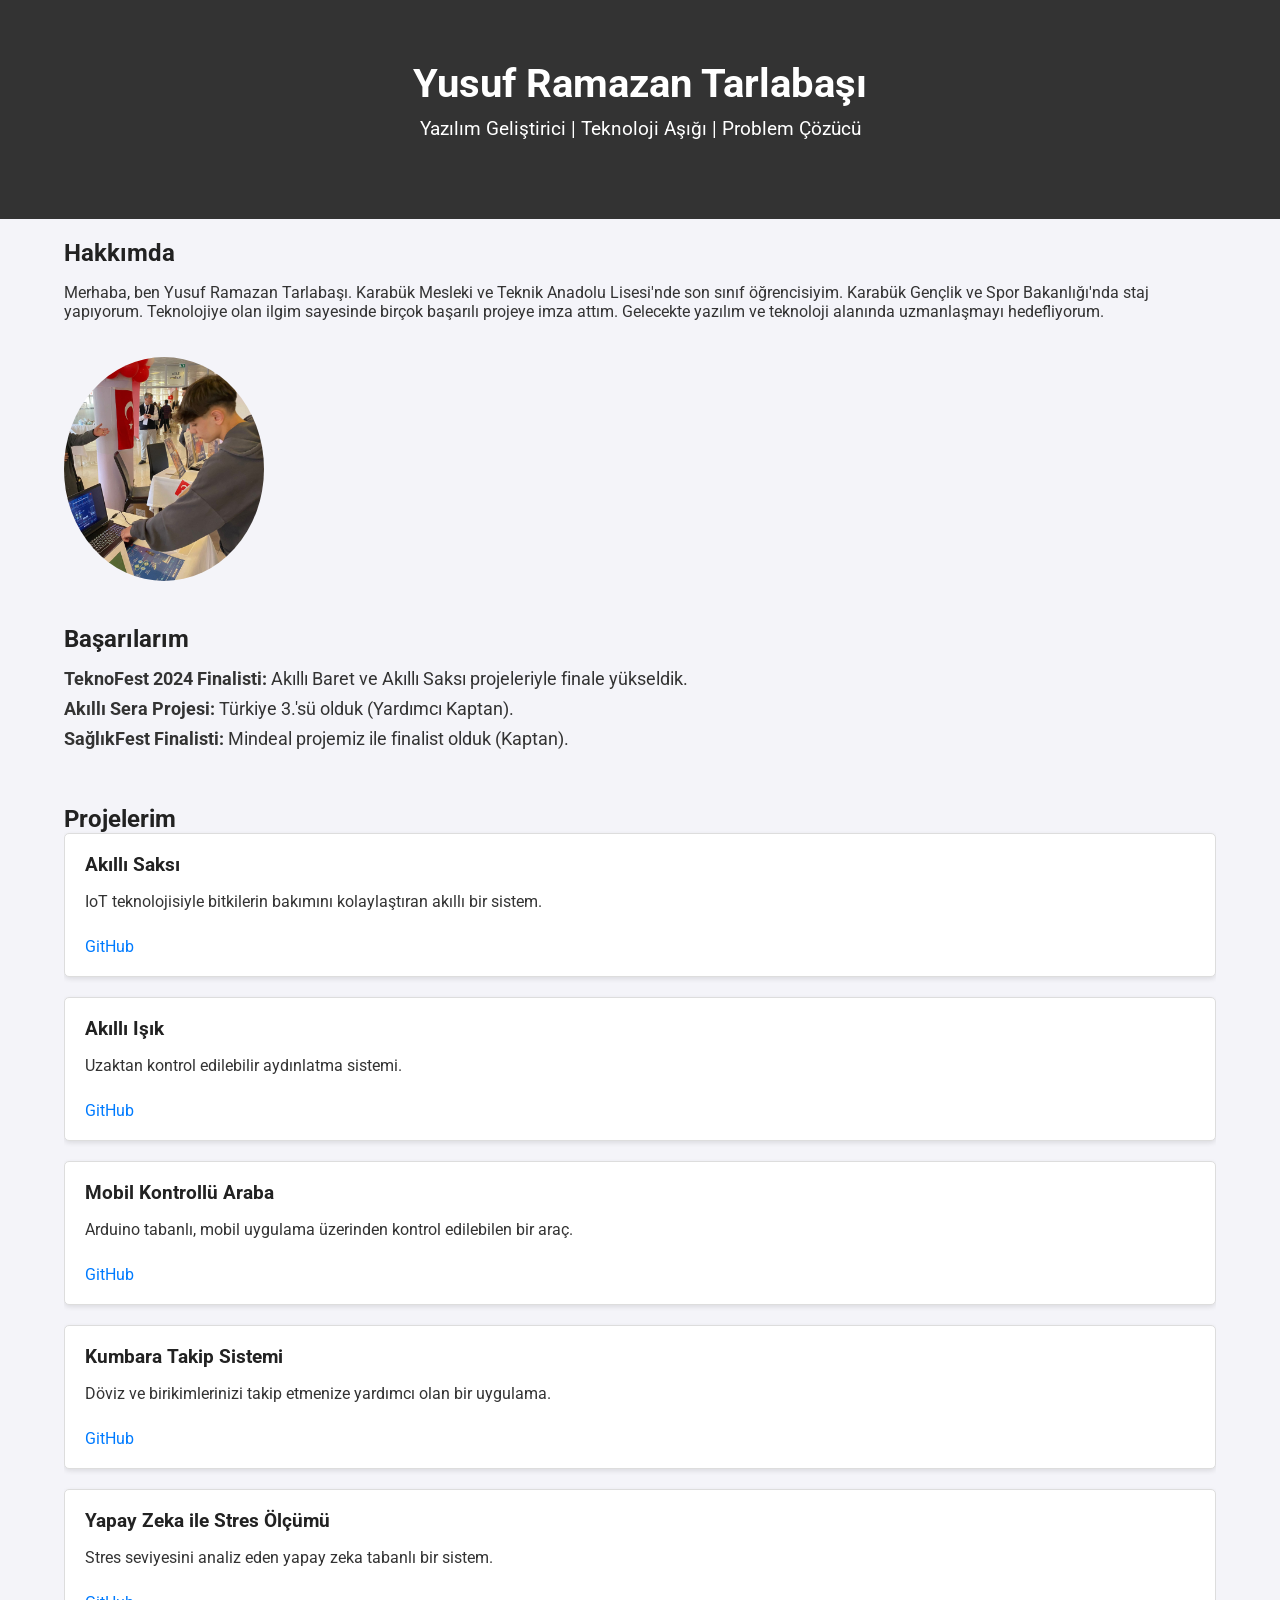
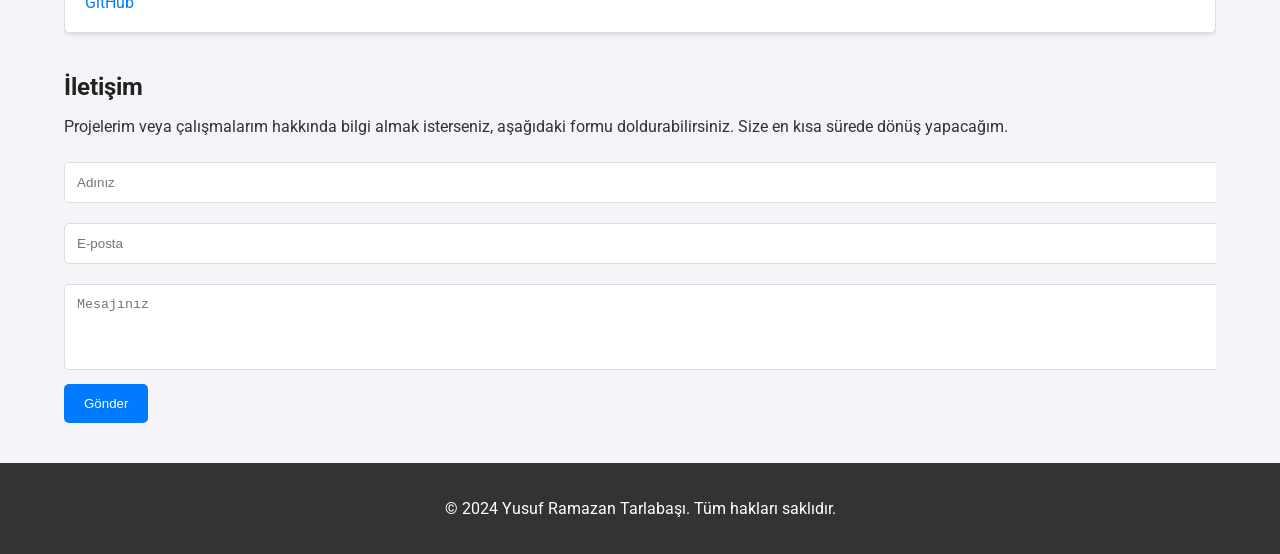
==== benim sitem/index.html @ 2560e343 "Add files via upload" ====
<!DOCTYPE html>
<html lang="tr">
<head>
  <meta charset="UTF-8">
  <meta name="viewport" content="width=device-width, initial-scale=1.0">
  <meta name="description" content="Yusuf Ramazan Tarlabaşı'nın profesyonel CV'si ve projeleri">
  <title>Yusuf Ramazan Tarlabaşı | Kişisel CV</title>
  <link rel="stylesheet" href="style.css">
  <link href="https://fonts.googleapis.com/css2?family=Roboto:wght@400;700&family=Montserrat:wght@500&display=swap" rel="stylesheet">
</head>
<body>
  <!-- HEADER -->
  <header>
    <div class="container">
      <h1>Yusuf Ramazan Tarlabaşı</h1>
      <p>Yazılım Geliştirici | Teknoloji Aşığı | Problem Çözücü</p>
    </div>
  </header>

  <!-- HAKKIMDA -->
  <section id="about">
    <div class="container">
      <h2>Hakkımda</h2>
      <p>Merhaba, ben Yusuf Ramazan Tarlabaşı. Karabük Mesleki ve Teknik Anadolu Lisesi'nde son sınıf öğrencisiyim. Karabük Gençlik ve Spor Bakanlığı'nda staj yapıyorum. Teknolojiye olan ilgim sayesinde birçok başarılı projeye imza attım. Gelecekte yazılım ve teknoloji alanında uzmanlaşmayı hedefliyorum.</p>
      <img src="ben.jpg" alt="Yusuf Ramazan Tarlabaşı" class="profile-img">
    </div>
  </section>

  <!-- BAŞARILAR -->
  <section id="achievements">
    <div class="container">
      <h2>Başarılarım</h2>
      <ul>
        <li><strong>TeknoFest 2024 Finalisti:</strong> Akıllı Baret ve Akıllı Saksı projeleriyle finale yükseldik.</li>
        <li><strong>Akıllı Sera Projesi:</strong> Türkiye 3.'sü olduk (Yardımcı Kaptan).</li>
        <li><strong>SağlıkFest Finalisti:</strong> Mindeal projemiz ile finalist olduk (Kaptan).</li>
      </ul>
    </div>
  </section>

  <!-- PROJELER -->
  <section id="projects">
    <div class="container">
      <h2>Projelerim</h2>
      <div class="projects-grid">
        <div class="project-card">
          <h3>Akıllı Saksı</h3>
          <p>IoT teknolojisiyle bitkilerin bakımını kolaylaştıran akıllı bir sistem.</p>
          <a href="https://github.com/kullanici_adiniz/akilli-saksi" target="_blank">GitHub</a>
        </div>
        <div class="project-card">
          <h3>Akıllı Işık</h3>
          <p>Uzaktan kontrol edilebilir aydınlatma sistemi.</p>
          <a href="https://github.com/kullanici_adiniz/akilli-isik" target="_blank">GitHub</a>
        </div>
        <div class="project-card">
          <h3>Mobil Kontrollü Araba</h3>
          <p>Arduino tabanlı, mobil uygulama üzerinden kontrol edilebilen bir araç.</p>
          <a href="https://github.com/kullanici_adiniz/mobil-araba" target="_blank">GitHub</a>
        </div>
        <div class="project-card">
          <h3>Kumbara Takip Sistemi</h3>
          <p>Döviz ve birikimlerinizi takip etmenize yardımcı olan bir uygulama.</p>
          <a href="https://github.com/kullanici_adiniz/kumbara" target="_blank">GitHub</a>
        </div>
        <div class="project-card">
          <h3>Yapay Zeka ile Stres Ölçümü</h3>
          <p>Stres seviyesini analiz eden yapay zeka tabanlı bir sistem.</p>
          <a href="https://github.com/kullanici_adiniz/stres-olcumu" target="_blank">GitHub</a>
        </div>
      </div>
    </div>
  </section>

  <!-- İLETİŞİM -->
  <section id="contact">
    <div class="container">
      <h2>İletişim</h2>
      <p>Projelerim veya çalışmalarım hakkında bilgi almak isterseniz, aşağıdaki formu doldurabilirsiniz. Size en kısa sürede dönüş yapacağım.</p>
      <form id="contact-form">
        <input type="text" name="name" placeholder="Adınız" required>
        <input type="email" name="email" placeholder="E-posta" required>
        <textarea name="message" placeholder="Mesajınız" rows="4" required></textarea>
        <button type="submit">Gönder</button>
      </form>
    </div>
  </section>

  <!-- FOOTER -->
  <footer>
    <p>© 2024 Yusuf Ramazan Tarlabaşı. Tüm hakları saklıdır.</p>
  </footer>
</body>
</html>
---- benim sitem/style.css ----
/* Genel Ayarlar */
body {
  margin: 0;
  font-family: 'Roboto', sans-serif;
  background: #f4f4f9;
  color: #333;
}

h1, h2, h3 {
  margin: 0;
  color: #222;
}

.container {
  width: 90%;
  margin: auto;
  overflow: hidden;
  padding: 20px 0;
}

.profile-img {
  max-width: 200px;
  border-radius: 50%;
  margin-top: 20px;
}
header h1 {
    font-size: 2.5em;
    color: #fff; /* Yazı rengini beyaz yapıyoruz */
}


/* Header */
header {
  background: #333;
  color: #fff;
  padding: 40px 0;
  text-align: center;
}

header h1 {
  font-size: 2.5em;
}

header p {
  font-size: 1.2em;
  margin-top: 10px;
}

/* Başarılar */
#achievements ul {
  list-style-type: none;
  padding: 0;
}

#achievements li {
  font-size: 1.1em;
  margin: 10px 0;
}

/* Projeler */
#projects .projects-grid {
  display: flex;
  flex-wrap: wrap;
  gap: 20px;
}

.project-card {
  background: #fff;
  padding: 20px;
  border: 1px solid #ddd;
  border-radius: 5px;
  flex: 1 1 calc(50% - 20px);
  box-shadow: 0 2px 5px rgba(0, 0, 0, 0.1);
}

.project-card a {
  display: inline-block;
  margin-top: 10px;
  color: #007BFF;
  text-decoration: none;
}

.project-card a:hover {
  color: #0056b3;
}

/* İletişim */
form input, form textarea {
  width: 100%;
  padding: 12px;
  margin: 10px 0;
  border: 1px solid #ddd;
  border-radius: 5px;
}

form button {
  padding: 12px 20px;
  background: #007BFF;
  color: #fff;
  border: none;
  border-radius: 5px;
  cursor: pointer;
}

form button:hover {
  background: #0056b3;
}

/* Footer */
footer {
  background: #333;
  color: #fff;
  text-align: center;
  padding: 20px 0;
  margin-top: 20px;
}
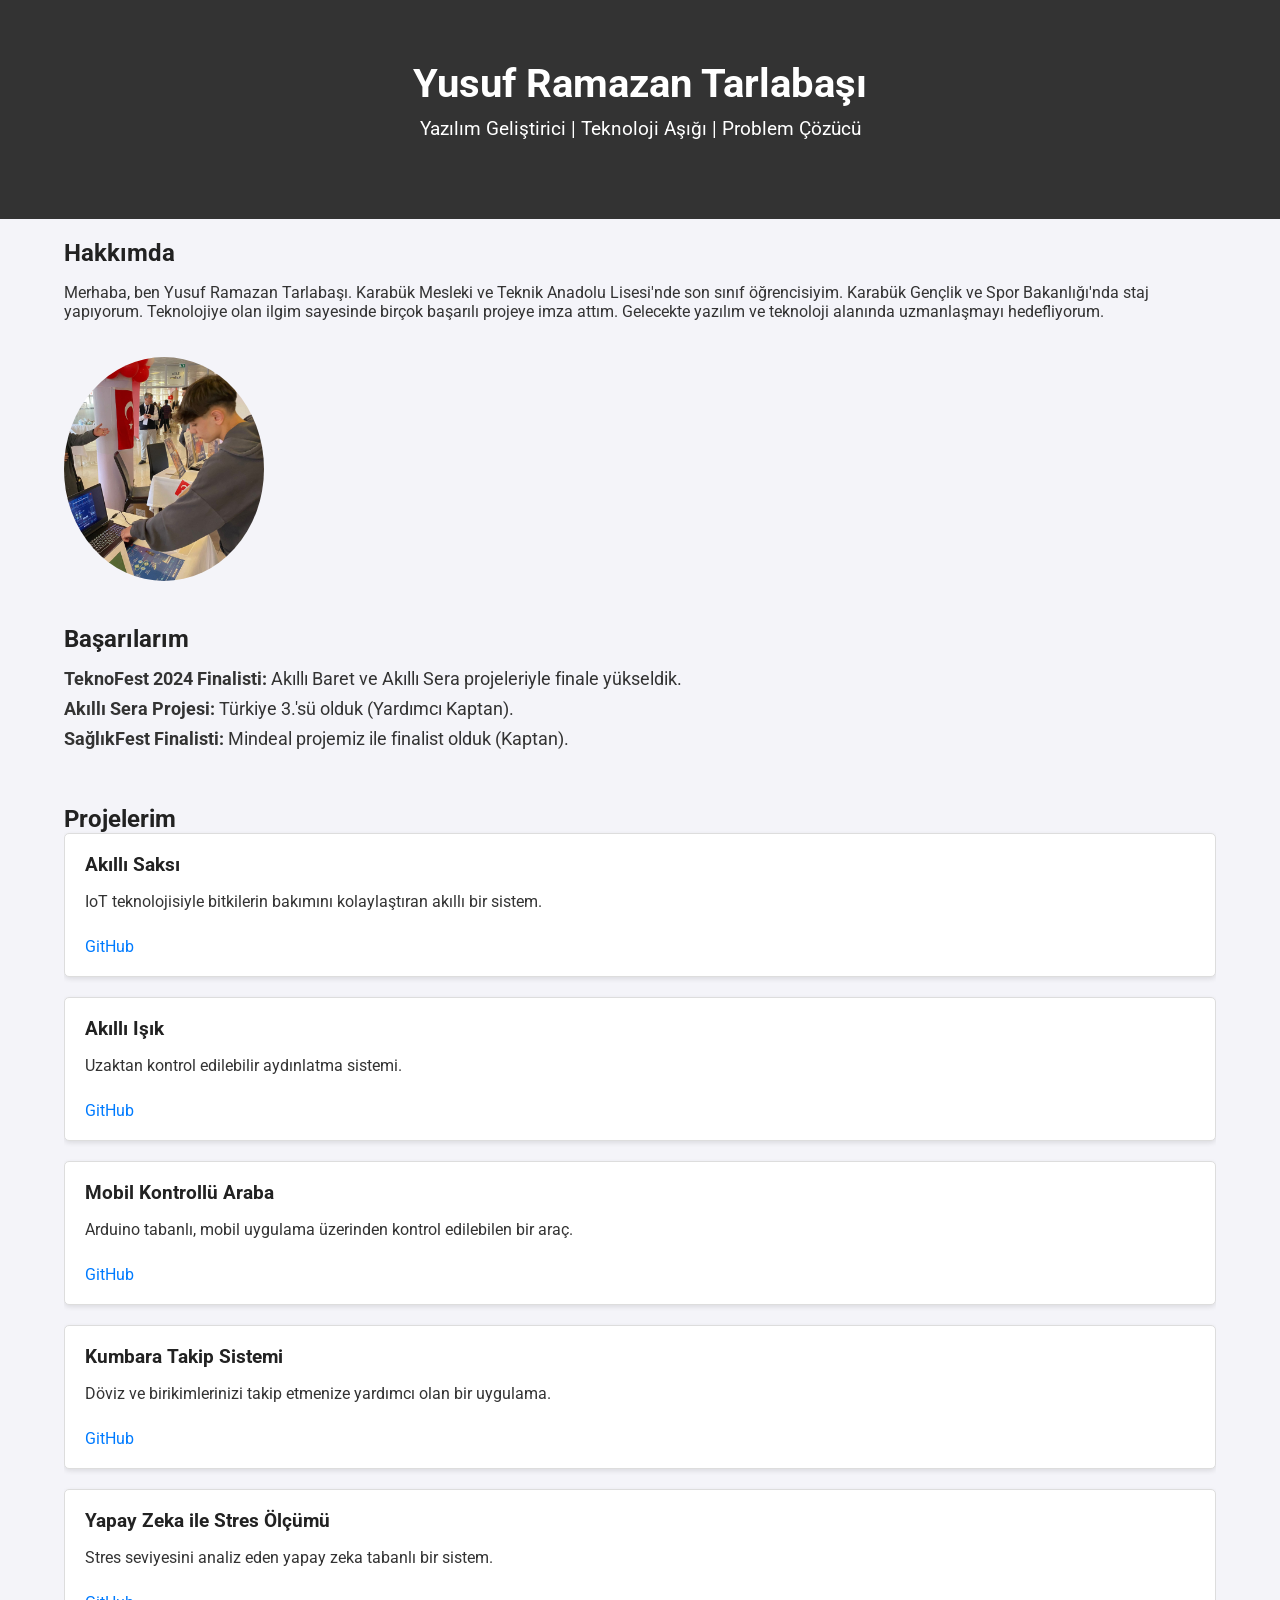
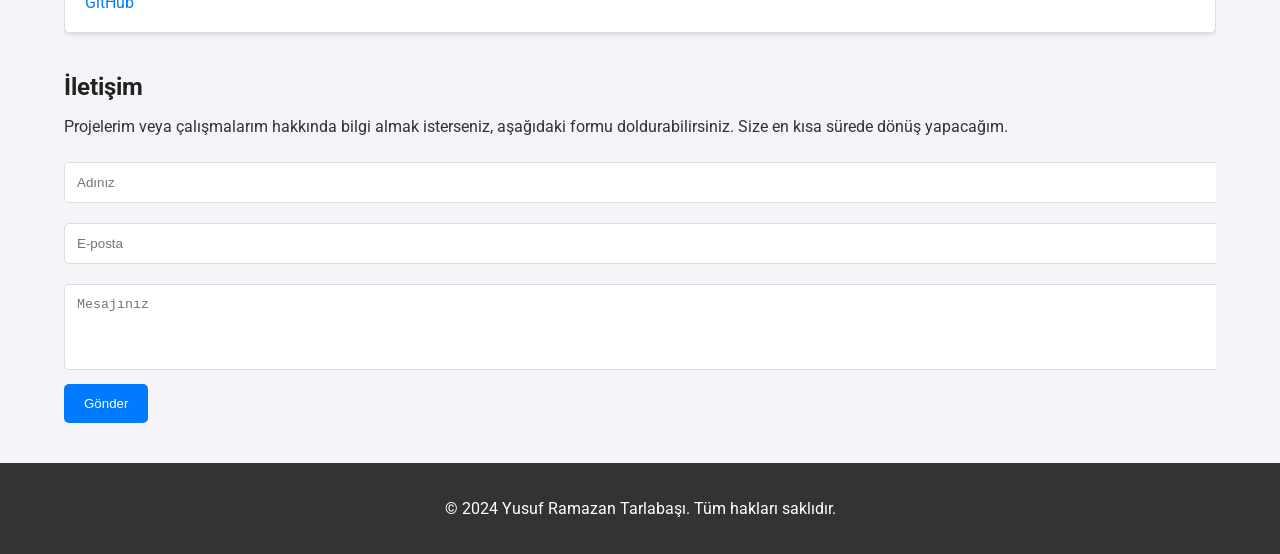
==== commit 8ffb99e6: "Update index.html" ====
--- a/benim sitem/index.html
+++ b/benim sitem/index.html
@@ -31,7 +31,7 @@
     <div class="container">
       <h2>Başarılarım</h2>
       <ul>
-        <li><strong>TeknoFest 2024 Finalisti:</strong> Akıllı Baret ve Akıllı Saksı projeleriyle finale yükseldik.</li>
+        <li><strong>TeknoFest 2024 Finalisti:</strong> Akıllı Baret ve Akıllı Sera projeleriyle finale yükseldik.</li>
         <li><strong>Akıllı Sera Projesi:</strong> Türkiye 3.'sü olduk (Yardımcı Kaptan).</li>
         <li><strong>SağlıkFest Finalisti:</strong> Mindeal projemiz ile finalist olduk (Kaptan).</li>
       </ul>
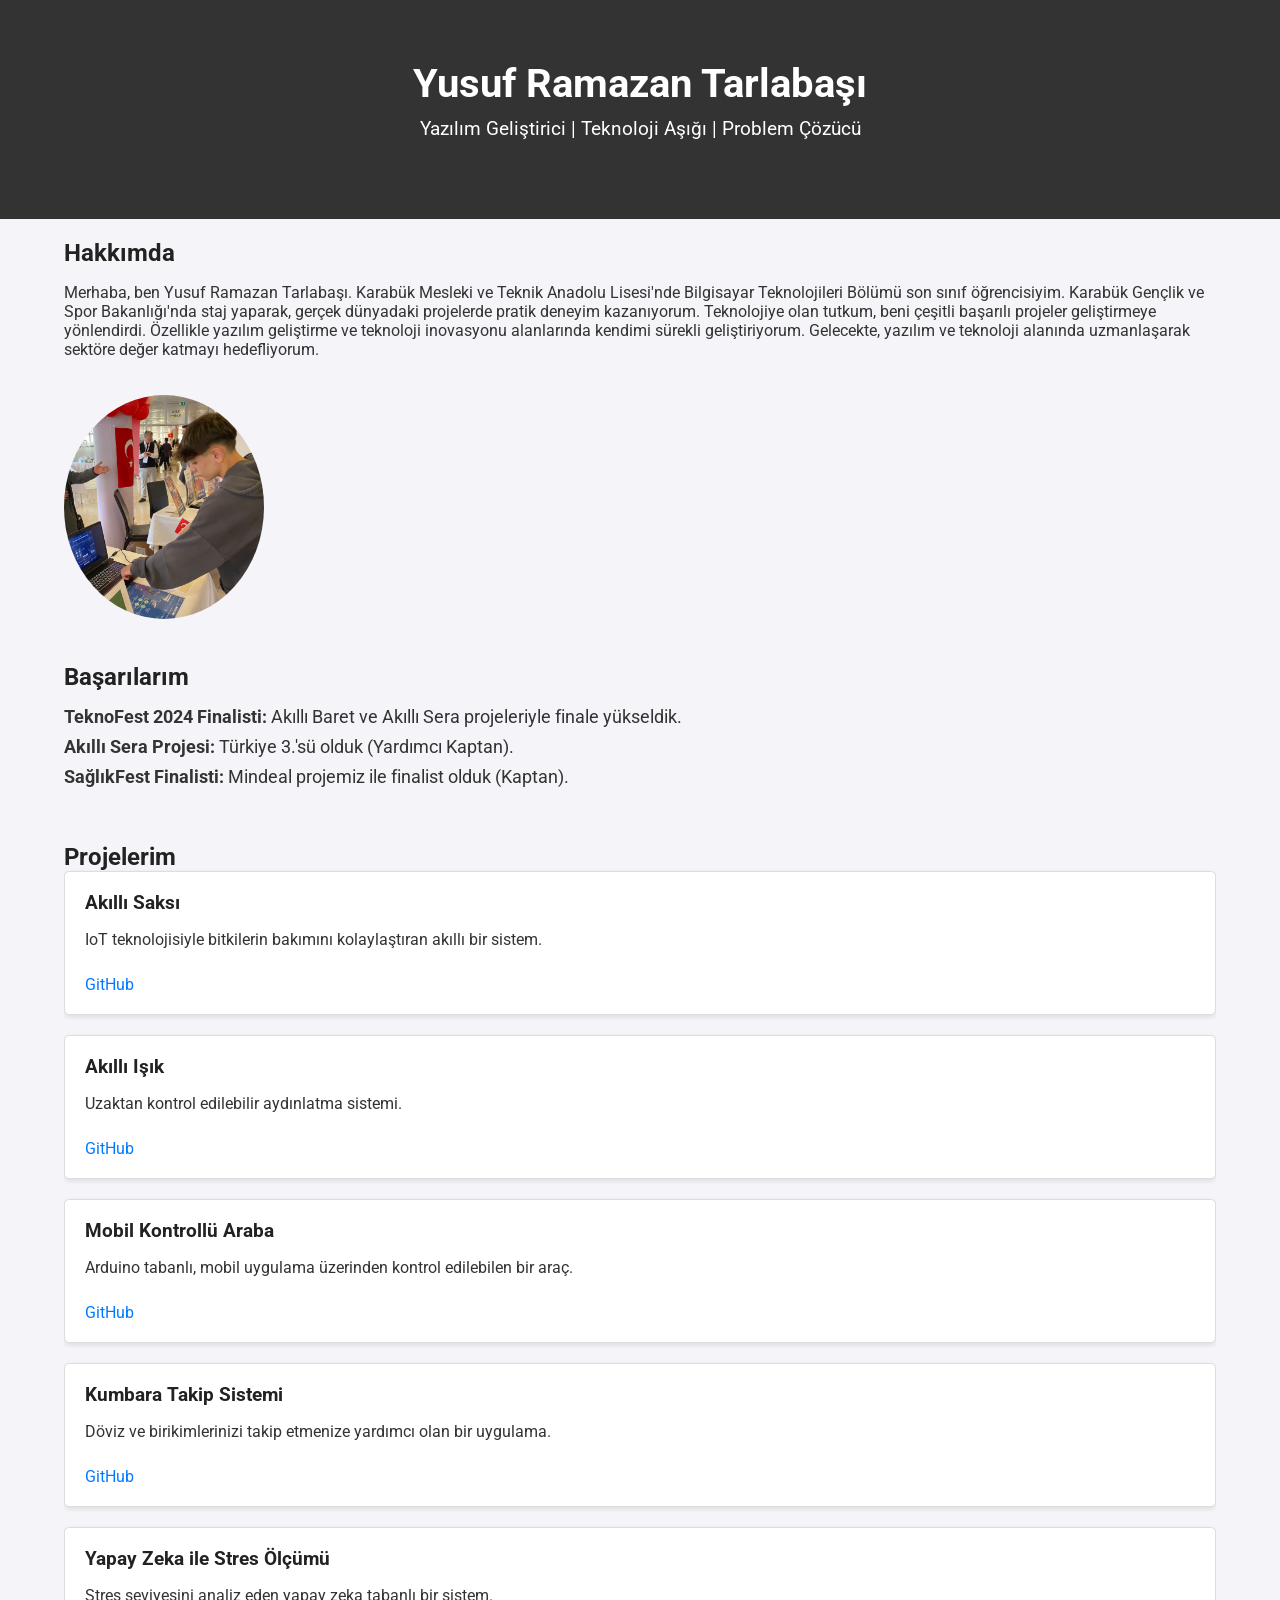
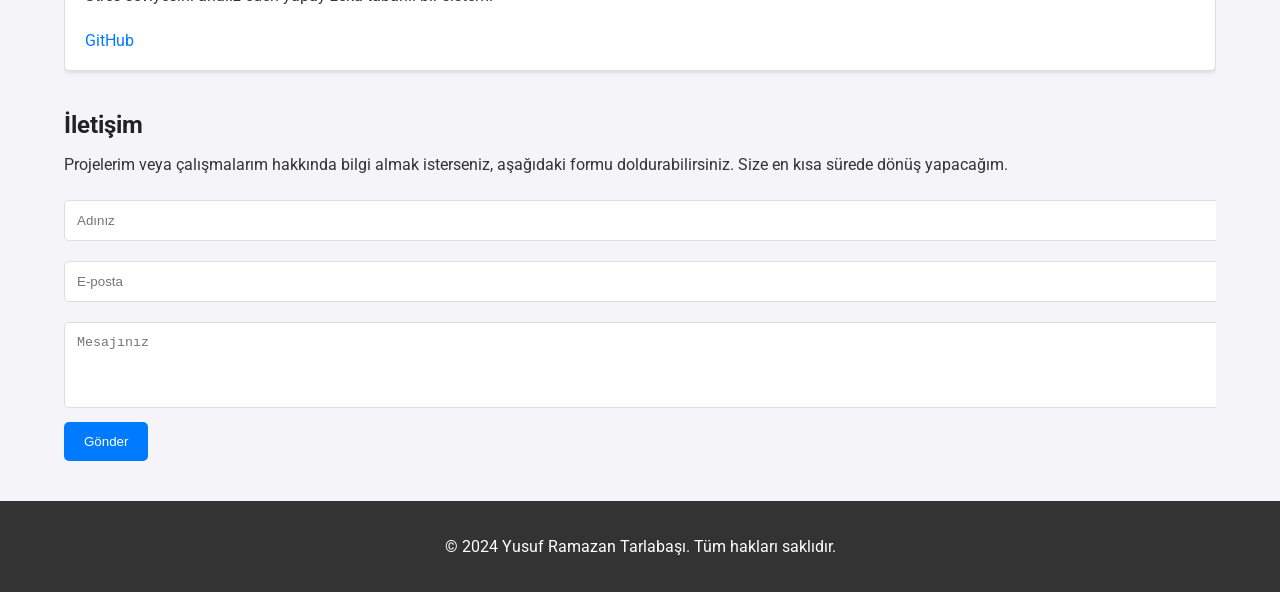
==== commit e1cf062c: "Update index.html" ====
--- a/benim sitem/index.html
+++ b/benim sitem/index.html
@@ -21,7 +21,7 @@
   <section id="about">
     <div class="container">
       <h2>Hakkımda</h2>
-      <p>Merhaba, ben Yusuf Ramazan Tarlabaşı. Karabük Mesleki ve Teknik Anadolu Lisesi'nde son sınıf öğrencisiyim. Karabük Gençlik ve Spor Bakanlığı'nda staj yapıyorum. Teknolojiye olan ilgim sayesinde birçok başarılı projeye imza attım. Gelecekte yazılım ve teknoloji alanında uzmanlaşmayı hedefliyorum.</p>
+      <p>Merhaba, ben Yusuf Ramazan Tarlabaşı. Karabük Mesleki ve Teknik Anadolu Lisesi'nde Bilgisayar Teknolojileri Bölümü son sınıf öğrencisiyim. Karabük Gençlik ve Spor Bakanlığı'nda staj yaparak, gerçek dünyadaki projelerde pratik deneyim kazanıyorum. Teknolojiye olan tutkum, beni çeşitli başarılı projeler geliştirmeye yönlendirdi. Özellikle yazılım geliştirme ve teknoloji inovasyonu alanlarında kendimi sürekli geliştiriyorum. Gelecekte, yazılım ve teknoloji alanında uzmanlaşarak sektöre değer katmayı hedefliyorum.</p>
       <img src="ben.jpg" alt="Yusuf Ramazan Tarlabaşı" class="profile-img">
     </div>
   </section>
--- a/benim sitem/style.css
+++ b/benim sitem/style.css
@@ -23,11 +23,6 @@
   border-radius: 50%;
   margin-top: 20px;
 }
-header h1 {
-    font-size: 2.5em;
-    color: #fff; /* Yazı rengini beyaz yapıyoruz */
-}
-
 
 /* Header */
 header {
@@ -39,6 +34,7 @@
 
 header h1 {
   font-size: 2.5em;
+  color: #fff;
 }
 
 header p {
@@ -114,3 +110,52 @@
   padding: 20px 0;
   margin-top: 20px;
 }
+
+/* Mobil Uyumluluk */
+@media (max-width: 768px) {
+  header h1 {
+    font-size: 2em; /* Başlık boyutunu küçült */
+  }
+
+  header p {
+    font-size: 1em; /* Paragraf boyutunu küçült */
+  }
+
+  .projects-grid {
+    flex-direction: column; /* Projeleri dikey hizala */
+  }
+
+  .project-card {
+    flex: 1 1 100%; /* Kartları tam genişlikte göster */
+  }
+
+  .container {
+    padding: 10px 0; /* Kenar boşluklarını küçült */
+  }
+
+  form input, form textarea {
+    padding: 10px; /* Mobilde rahat kullanım için uygun hale getir */
+  }
+
+  form button {
+    padding: 10px 15px; /* Buton boyutunu küçült */
+  }
+}
+
+@media (max-width: 480px) {
+  header h1 {
+    font-size: 1.8em; /* Daha küçük ekranlar için başlık */
+  }
+
+  .profile-img {
+    max-width: 150px; /* Profil resmini küçült */
+  }
+
+  .project-card {
+    padding: 15px; /* Kart içeriğini daralt */
+  }
+
+  footer {
+    font-size: 0.9em; /* Daha küçük font kullan */
+  }
+}
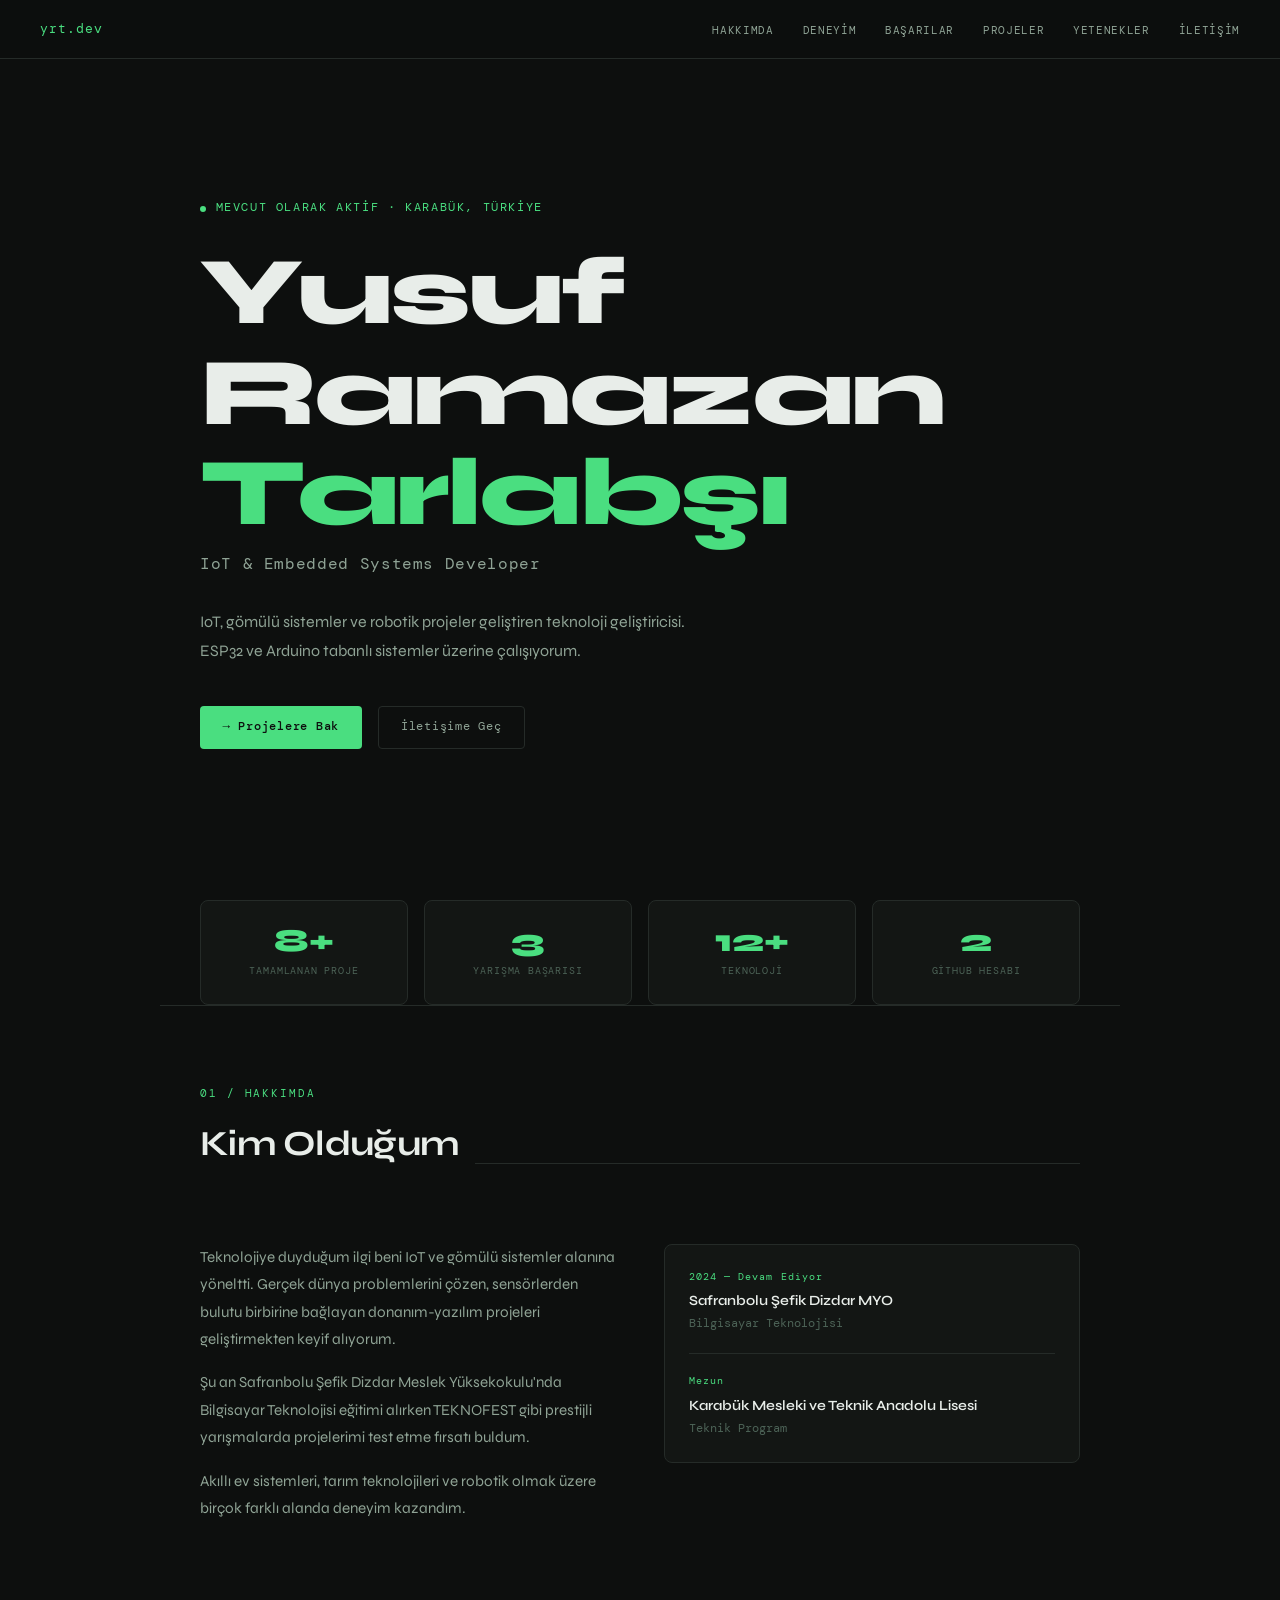
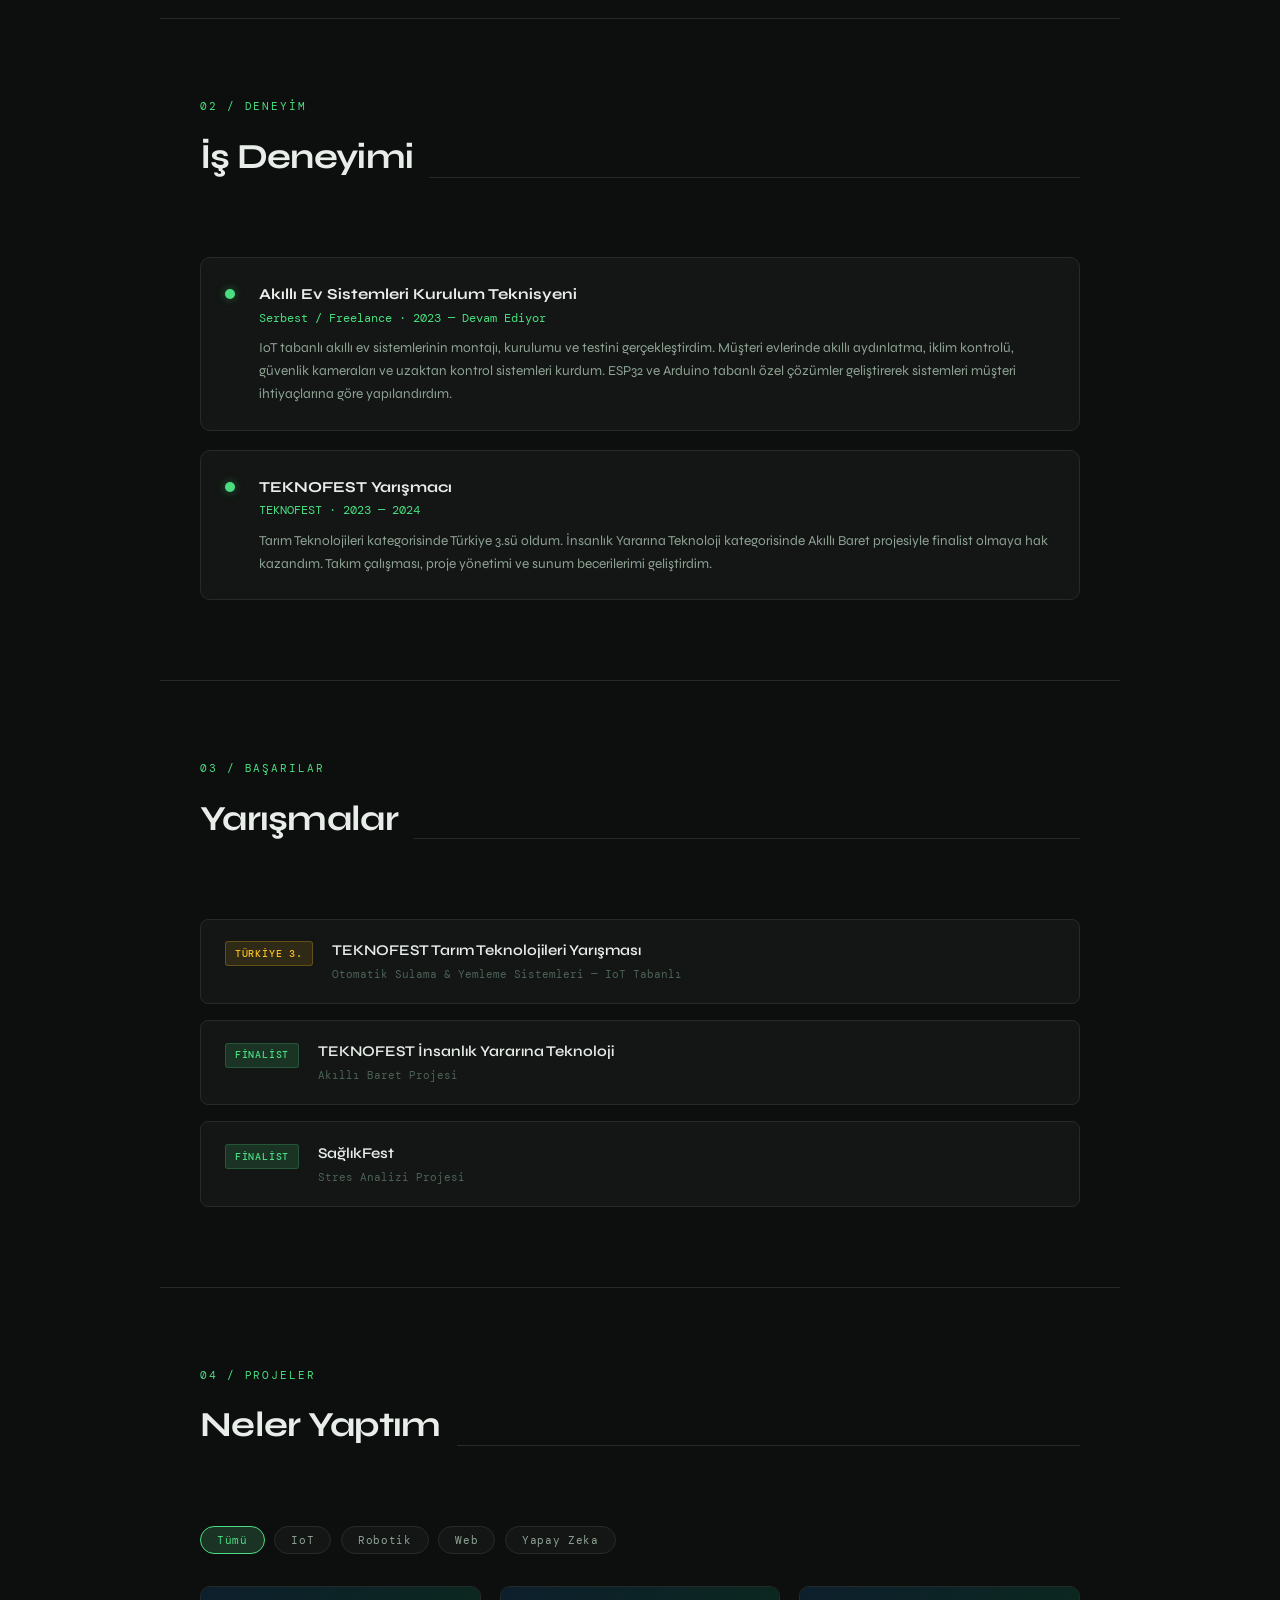
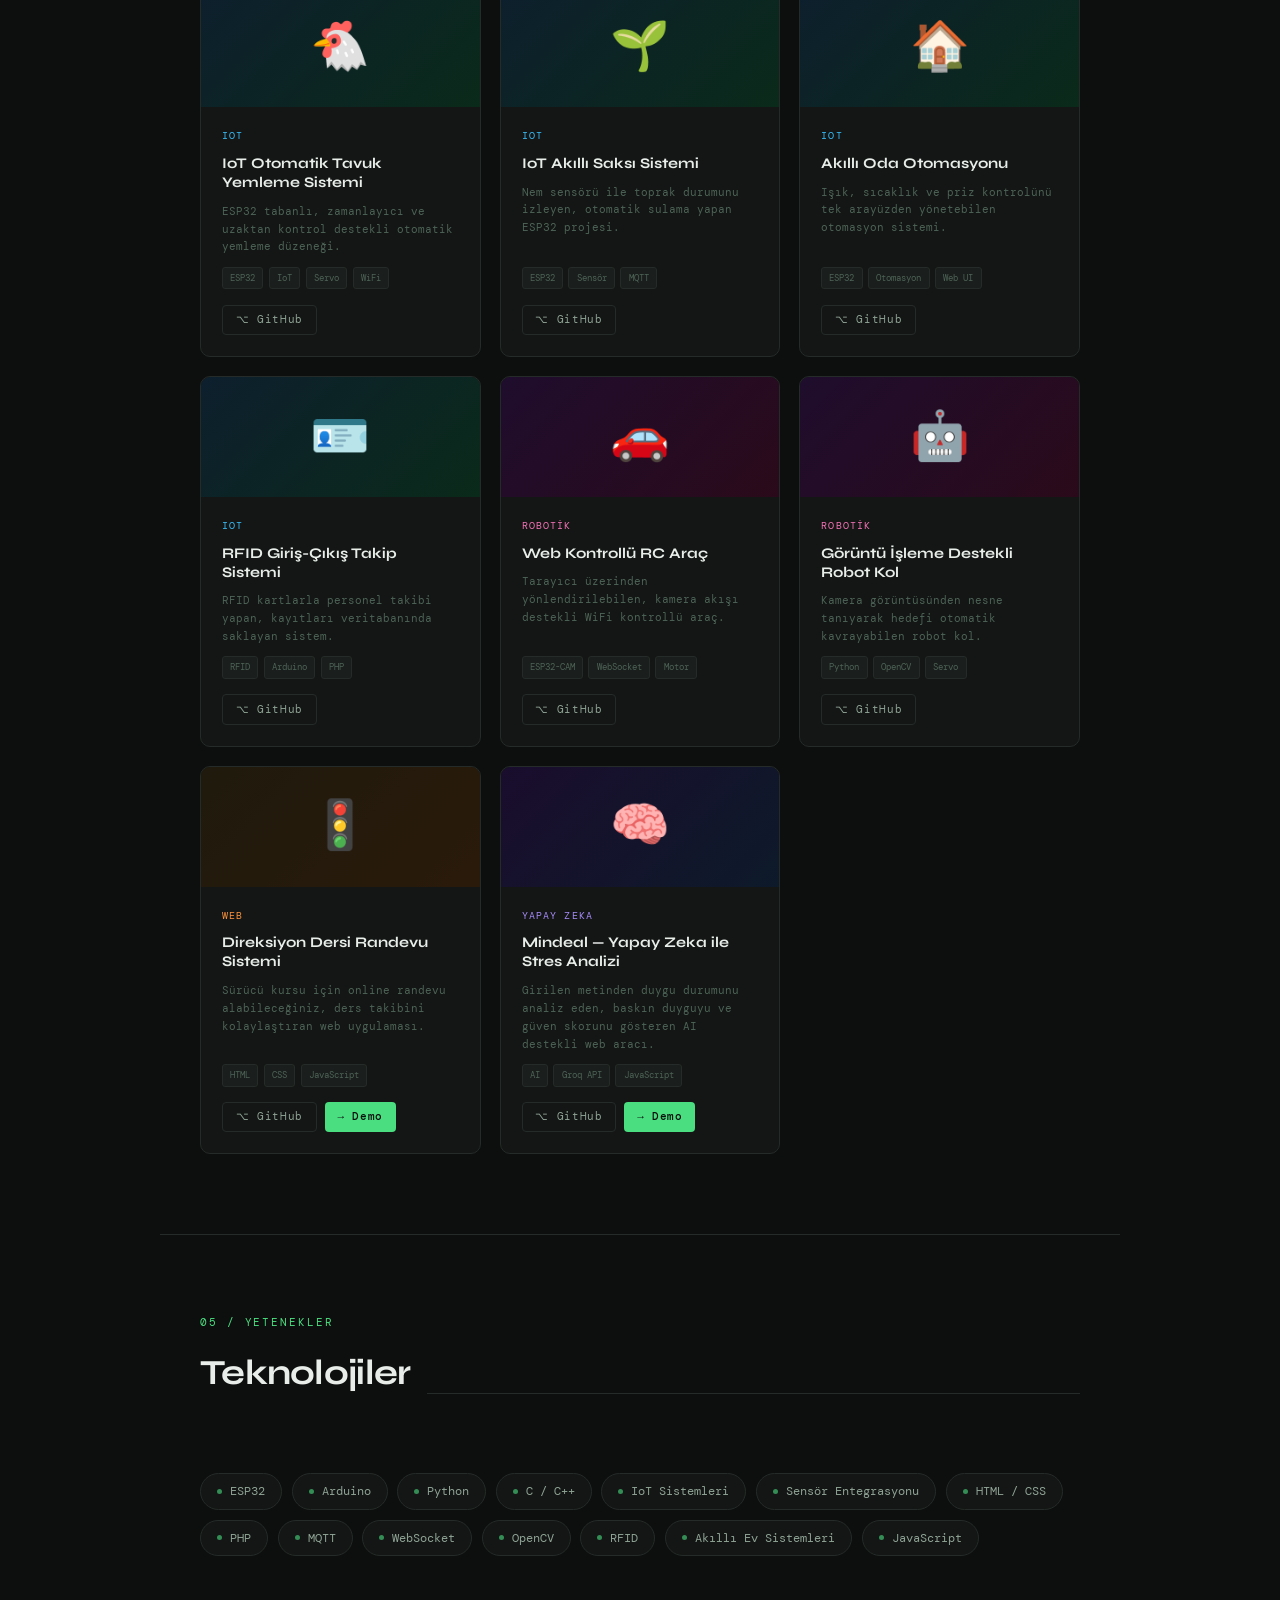
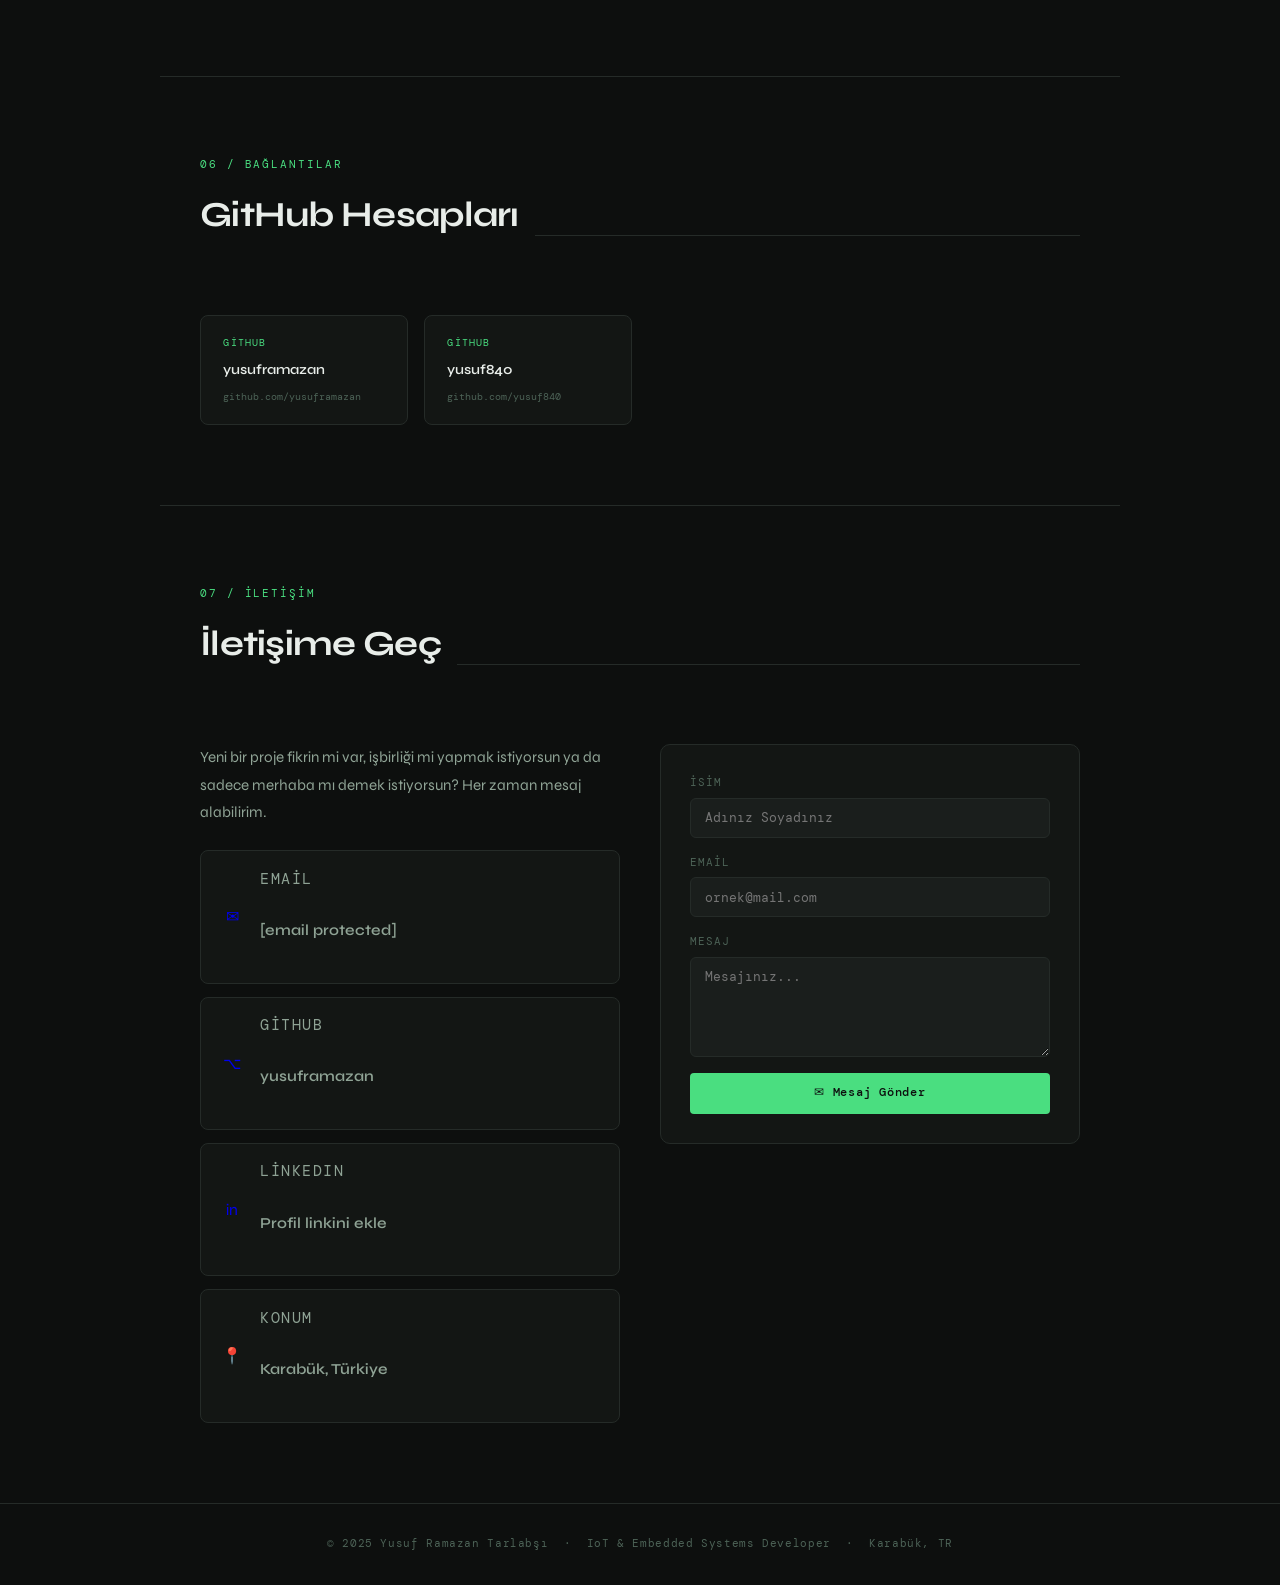
==== commit 6c268a23: "Update index.html" ====
--- a/benim sitem/index.html
+++ b/benim sitem/index.html
@@ -1,94 +1,554 @@
 <!DOCTYPE html>
 <html lang="tr">
 <head>
-  <meta charset="UTF-8">
-  <meta name="viewport" content="width=device-width, initial-scale=1.0">
-  <meta name="description" content="Yusuf Ramazan Tarlabaşı'nın profesyonel CV'si ve projeleri">
-  <title>Yusuf Ramazan Tarlabaşı | Kişisel CV</title>
-  <link rel="stylesheet" href="style.css">
-  <link href="https://fonts.googleapis.com/css2?family=Roboto:wght@400;700&family=Montserrat:wght@500&display=swap" rel="stylesheet">
+  <meta charset="UTF-8" />
+  <meta name="viewport" content="width=device-width, initial-scale=1.0" />
+  <title>Yusuf Ramazan Tarlabşı — IoT & Embedded Systems Developer</title>
+  <link rel="preconnect" href="https://fonts.googleapis.com">
+  <link href="https://fonts.googleapis.com/css2?family=DM+Mono:wght@300;400;500&family=Syne:wght@400;600;700;800&display=swap" rel="stylesheet">
+  <style>
+    :root {
+      --bg: #0d0f0e;
+      --bg2: #131614;
+      --bg3: #1a1e1c;
+      --border: #252b28;
+      --accent: #4ade80;
+      --accent-dim: #1a3325;
+      --accent-glow: rgba(74, 222, 128, 0.10);
+      --text: #e8ede9;
+      --text-mid: #8fa395;
+      --text-dim: #4d6357;
+      --mono: 'DM Mono', monospace;
+      --sans: 'Syne', sans-serif;
+    }
+    *, *::before, *::after { box-sizing: border-box; margin: 0; padding: 0; }
+    html { scroll-behavior: smooth; }
+    body { background: var(--bg); color: var(--text); font-family: var(--sans); line-height: 1.6; overflow-x: hidden; }
+    ::-webkit-scrollbar { width: 4px; }
+    ::-webkit-scrollbar-track { background: var(--bg); }
+    ::-webkit-scrollbar-thumb { background: var(--accent-dim); border-radius: 2px; }
+
+    /* NAV */
+    nav {
+      position: fixed; top: 0; left: 0; right: 0; z-index: 100;
+      display: flex; align-items: center; justify-content: space-between;
+      padding: 1rem 2.5rem;
+      background: rgba(13,15,14,0.88); backdrop-filter: blur(14px);
+      border-bottom: 1px solid var(--border);
+    }
+    .nav-logo { font-family: var(--mono); font-size: 0.8rem; color: var(--accent); letter-spacing: 0.08em; }
+    .nav-links { display: flex; gap: 1.8rem; list-style: none; }
+    .nav-links a { font-family: var(--mono); font-size: 0.7rem; color: var(--text-mid); text-decoration: none; letter-spacing: 0.06em; text-transform: uppercase; transition: color 0.2s; }
+    .nav-links a:hover { color: var(--accent); }
+
+
+    /* HERO */
+    #hero {
+      min-height: 100vh; display: flex; flex-direction: column; justify-content: center;
+      padding: 8rem 2.5rem 5rem; max-width: 960px; margin: 0 auto;
+    }
+    .hero-tag {
+      font-family: var(--mono); font-size: 0.72rem; color: var(--accent);
+      letter-spacing: 0.14em; text-transform: uppercase; margin-bottom: 1.5rem;
+      display: flex; align-items: center; gap: 0.6rem;
+    }
+    .hero-tag::before {
+      content: ''; display: inline-block; width: 6px; height: 6px;
+      background: var(--accent); border-radius: 50%; animation: pulse 2s ease-in-out infinite;
+    }
+    @keyframes pulse { 0%,100%{opacity:1;transform:scale(1)} 50%{opacity:.4;transform:scale(.7)} }
+    h1 { font-size: clamp(2.8rem,8vw,6rem); font-weight: 800; line-height: 1.05; letter-spacing: -0.03em; margin-bottom: 0.4rem; }
+    h1 span { color: var(--accent); }
+    .hero-role { font-family: var(--mono); font-size: clamp(0.85rem,2vw,1rem); color: var(--text-mid); margin-bottom: 2rem; letter-spacing: 0.04em; }
+    .hero-desc { font-size: 1rem; color: var(--text-mid); max-width: 500px; line-height: 1.8; margin-bottom: 2.5rem; }
+    .hero-btns { display: flex; gap: 1rem; flex-wrap: wrap; }
+
+    /* BUTTONS */
+    .btn {
+      display: inline-flex; align-items: center; gap: 0.5rem;
+      padding: 0.65rem 1.4rem; font-family: var(--mono); font-size: 0.78rem;
+      letter-spacing: 0.06em; text-decoration: none; border-radius: 4px;
+      transition: all 0.2s; cursor: pointer; border: none;
+    }
+    .btn-primary { background: var(--accent); color: #0d0f0e; font-weight: 500; }
+    .btn-primary:hover { background: #6ee7a0; box-shadow: 0 0 20px rgba(74,222,128,0.3); }
+    .btn-ghost { background: transparent; color: var(--text-mid); border: 1px solid var(--border); }
+    .btn-ghost:hover { border-color: var(--accent); color: var(--accent); }
+    .btn-sm { padding: 0.35rem 0.8rem; font-size: 0.68rem; }
+
+    /* SECTIONS */
+    section { max-width: 960px; margin: 0 auto; padding: 5rem 2.5rem; border-top: 1px solid var(--border); }
+    .section-label { font-family: var(--mono); font-size: 0.66rem; color: var(--accent); letter-spacing: 0.18em; text-transform: uppercase; margin-bottom: 0.8rem; }
+    h2 { font-size: clamp(1.5rem,4vw,2.2rem); font-weight: 700; letter-spacing: -0.02em; margin-bottom: 2.5rem; }
+    .h-line { display: flex; align-items: center; gap: 1rem; margin-bottom: 2rem; }
+    .h-line::after { content: ''; flex: 1; height: 1px; background: var(--border); }
+
+    /* STATS */
+    .stats-grid { display: grid; grid-template-columns: repeat(4, 1fr); gap: 1rem; }
+    .stat-card { background: var(--bg2); border: 1px solid var(--border); border-radius: 8px; padding: 1.5rem 1.2rem; text-align: center; transition: border-color 0.2s; }
+    .stat-card:hover { border-color: var(--accent-dim); }
+    .stat-num { font-size: 2rem; font-weight: 800; color: var(--accent); line-height: 1; }
+    .stat-label { font-family: var(--mono); font-size: 0.65rem; color: var(--text-dim); margin-top: 0.4rem; letter-spacing: 0.08em; text-transform: uppercase; }
+
+    /* ABOUT */
+    .about-grid { display: grid; grid-template-columns: 1fr 1fr; gap: 3rem; align-items: start; }
+    .about-text p { color: var(--text-mid); margin-bottom: 1rem; line-height: 1.8; font-size: 0.95rem; }
+    .about-edu { background: var(--bg2); border: 1px solid var(--border); border-radius: 8px; padding: 1.5rem; }
+    .edu-item { padding-bottom: 1.2rem; margin-bottom: 1.2rem; border-bottom: 1px solid var(--border); }
+    .edu-item:last-child { border-bottom: none; margin-bottom: 0; padding-bottom: 0; }
+    .edu-year { font-family: var(--mono); font-size: 0.65rem; color: var(--accent); letter-spacing: 0.1em; margin-bottom: 0.3rem; }
+    .edu-school { font-size: 0.88rem; font-weight: 600; color: var(--text); margin-bottom: 0.15rem; }
+    .edu-dept { font-family: var(--mono); font-size: 0.72rem; color: var(--text-dim); }
+
+    /* EXPERIENCE */
+    .exp-list { display: flex; flex-direction: column; gap: 1.2rem; }
+    .exp-item { display: grid; grid-template-columns: auto 1fr; gap: 1.5rem; padding: 1.5rem; background: var(--bg2); border: 1px solid var(--border); border-radius: 10px; align-items: start; transition: border-color 0.2s; }
+    .exp-item:hover { border-color: var(--accent-dim); }
+    .exp-dot { width: 10px; height: 10px; background: var(--accent); border-radius: 50%; margin-top: 0.45rem; flex-shrink: 0; box-shadow: 0 0 8px rgba(74,222,128,0.4); }
+    .exp-title { font-size: 0.95rem; font-weight: 700; color: var(--text); margin-bottom: 0.2rem; }
+    .exp-company { font-family: var(--mono); font-size: 0.72rem; color: var(--accent); margin-bottom: 0.5rem; }
+    .exp-desc { font-size: 0.85rem; color: var(--text-mid); line-height: 1.7; }
+
+    /* ACHIEVEMENTS */
+    .ach-list { display: flex; flex-direction: column; gap: 1rem; }
+    .ach-item { display: flex; align-items: flex-start; gap: 1.2rem; padding: 1.2rem 1.5rem; background: var(--bg2); border: 1px solid var(--border); border-radius: 8px; transition: border-color 0.2s, background 0.2s; }
+    .ach-item:hover { border-color: var(--accent-dim); background: var(--bg3); }
+    .ach-badge { flex-shrink: 0; font-family: var(--mono); font-size: 0.62rem; font-weight: 500; padding: 0.22rem 0.55rem; border-radius: 3px; letter-spacing: 0.08em; text-transform: uppercase; margin-top: 0.15rem; }
+    .badge-gold { background: rgba(251,191,36,.12); color: #fbbf24; border: 1px solid rgba(251,191,36,.25); }
+    .badge-finalist { background: var(--accent-dim); color: var(--accent); border: 1px solid rgba(74,222,128,.2); }
+    .ach-title { font-size: 0.93rem; font-weight: 600; color: var(--text); margin-bottom: 0.2rem; }
+    .ach-sub { font-family: var(--mono); font-size: 0.7rem; color: var(--text-dim); }
+
+    /* FILTER */
+    .filter-bar { display: flex; flex-wrap: wrap; gap: 0.6rem; margin-bottom: 2rem; }
+    .filter-btn { font-family: var(--mono); font-size: 0.7rem; padding: 0.4rem 1rem; background: var(--bg2); border: 1px solid var(--border); border-radius: 100px; color: var(--text-mid); cursor: pointer; transition: all 0.2s; letter-spacing: 0.06em; }
+    .filter-btn:hover, .filter-btn.active { background: var(--accent-dim); border-color: var(--accent); color: var(--accent); }
+
+    /* PROJECTS */
+    .projects-grid { display: grid; grid-template-columns: repeat(auto-fill, minmax(280px, 1fr)); gap: 1.2rem; }
+    .project-card { background: var(--bg2); border: 1px solid var(--border); border-radius: 10px; overflow: hidden; display: flex; flex-direction: column; transition: border-color 0.25s, transform 0.25s, box-shadow 0.25s; }
+    .project-card:hover { border-color: var(--accent); transform: translateY(-3px); box-shadow: 0 8px 32px rgba(74,222,128,0.08); }
+    .project-card.hidden { display: none; }
+    .project-thumb { height: 120px; display: flex; align-items: center; justify-content: center; font-size: 3rem; }
+    .project-body { padding: 1.3rem; display: flex; flex-direction: column; gap: 0.65rem; flex: 1; }
+    .project-cat { font-family: var(--mono); font-size: 0.6rem; letter-spacing: 0.12em; text-transform: uppercase; }
+    .cat-iot { color: #38bdf8; }
+    .cat-robotik { color: #f472b6; }
+    .cat-web { color: #fb923c; }
+    .cat-ai { color: #a78bfa; }
+    .project-name { font-size: 0.92rem; font-weight: 700; color: var(--text); line-height: 1.3; }
+    .project-desc { font-family: var(--mono); font-size: 0.7rem; color: var(--text-dim); line-height: 1.6; flex: 1; }
+    .project-tags { display: flex; flex-wrap: wrap; gap: 0.35rem; }
+    .tag { font-family: var(--mono); font-size: 0.58rem; padding: 0.18rem 0.45rem; background: var(--bg3); border: 1px solid var(--border); border-radius: 3px; color: var(--text-dim); }
+    .project-links { display: flex; gap: 0.5rem; margin-top: 0.3rem; flex-wrap: wrap; }
+
+    .thumb-iot { background: linear-gradient(135deg, #0d1f2d 0%, #0a2a1a 100%); }
+    .thumb-robotik { background: linear-gradient(135deg, #1f0d2d 0%, #2a0a1a 100%); }
+    .thumb-web { background: linear-gradient(135deg, #1f1a0d 0%, #2a1a0a 100%); }
+    .thumb-ai { background: linear-gradient(135deg, #1a0d2d 0%, #0d1a2a 100%); }
+
+    /* SKILLS */
+    .skills-grid { display: flex; flex-wrap: wrap; gap: 0.6rem; }
+    .skill-pill { display: flex; align-items: center; gap: 0.5rem; padding: 0.5rem 1rem; background: var(--bg2); border: 1px solid var(--border); border-radius: 100px; font-family: var(--mono); font-size: 0.73rem; color: var(--text-mid); transition: all 0.2s; }
+    .skill-pill:hover { border-color: var(--accent); color: var(--accent); background: var(--accent-glow); }
+    .skill-pill .dot { width: 5px; height: 5px; background: var(--accent); border-radius: 50%; opacity: 0.6; }
+
+    /* GITHUB CONTRIB */
+    .github-stats { margin-top: 2.5rem; }
+    .contrib-box { background: var(--bg2); border: 1px solid var(--border); border-radius: 10px; padding: 1.5rem; text-align: center; }
+    .contrib-box img { max-width: 100%; border-radius: 6px; opacity: 0.9; }
+    .contrib-label { font-family: var(--mono); font-size: 0.68rem; color: var(--text-dim); margin-bottom: 1rem; letter-spacing: 0.1em; text-transform: uppercase; }
+
+    /* LINKS */
+    .links-grid { display: grid; grid-template-columns: repeat(auto-fill, minmax(190px, 1fr)); gap: 1rem; }
+    .link-card { display: flex; flex-direction: column; gap: 0.5rem; padding: 1.2rem 1.4rem; background: var(--bg2); border: 1px solid var(--border); border-radius: 8px; text-decoration: none; transition: all 0.2s; }
+    .link-card:hover { border-color: var(--accent); background: var(--accent-glow); transform: translateY(-2px); }
+    .link-type { font-family: var(--mono); font-size: 0.6rem; letter-spacing: 0.12em; text-transform: uppercase; color: var(--accent); }
+    .link-label { font-size: 0.87rem; font-weight: 600; color: var(--text); }
+    .link-url { font-family: var(--mono); font-size: 0.63rem; color: var(--text-dim); word-break: break-all; }
+
+    /* CONTACT */
+    .contact-grid { display: grid; grid-template-columns: 1fr 1fr; gap: 2.5rem; align-items: start; }
+    .contact-info p { color: var(--text-mid); font-size: 0.95rem; line-height: 1.8; margin-bottom: 1.5rem; }
+    .contact-items { display: flex; flex-direction: column; gap: 0.8rem; }
+    .contact-item { display: flex; align-items: center; gap: 1rem; padding: 0.9rem 1.2rem; background: var(--bg2); border: 1px solid var(--border); border-radius: 8px; text-decoration: none; transition: border-color 0.2s; }
+    .contact-item:hover { border-color: var(--accent); }
+    .contact-icon { font-size: 1rem; flex-shrink: 0; width: 1.5rem; text-align: center; }
+    .contact-type { font-family: var(--mono); font-size: 0.62rem; color: var(--text-dim); letter-spacing: 0.1em; text-transform: uppercase; }
+    .contact-val { font-size: 0.85rem; color: var(--text); font-weight: 600; }
+    .contact-form-box { background: var(--bg2); border: 1px solid var(--border); border-radius: 10px; padding: 1.8rem; }
+    .form-row { display: flex; flex-direction: column; gap: 0.4rem; margin-bottom: 1rem; }
+    .form-row label { font-family: var(--mono); font-size: 0.68rem; color: var(--text-dim); letter-spacing: 0.1em; text-transform: uppercase; }
+    .form-row input, .form-row textarea { background: var(--bg3); border: 1px solid var(--border); border-radius: 6px; padding: 0.65rem 0.9rem; color: var(--text); font-family: var(--mono); font-size: 0.82rem; outline: none; transition: border-color 0.2s; resize: vertical; }
+    .form-row input:focus, .form-row textarea:focus { border-color: var(--accent); }
+    .form-row textarea { min-height: 100px; }
+
+    /* FOOTER */
+    footer { text-align: center; padding: 2rem; font-family: var(--mono); font-size: 0.66rem; color: var(--text-dim); border-top: 1px solid var(--border); letter-spacing: 0.06em; }
+
+    /* RESPONSIVE */
+    @media (max-width: 760px) {
+      nav { padding: 1rem 1.5rem; }
+      .nav-links { display: none; }
+      section { padding: 4rem 1.5rem; }
+      #hero { padding: 7rem 1.5rem 4rem; }
+      .about-grid, .contact-grid { grid-template-columns: 1fr; }
+      .stats-grid { grid-template-columns: repeat(2, 1fr); }
+    }
+    @media (max-width: 480px) {
+      h1 { font-size: 2.5rem; }
+    }
+  </style>
 </head>
 <body>
-  <!-- HEADER -->
-  <header>
-    <div class="container">
-      <h1>Yusuf Ramazan Tarlabaşı</h1>
-      <p>Yazılım Geliştirici | Teknoloji Aşığı | Problem Çözücü</p>
-    </div>
-  </header>
-
-  <!-- HAKKIMDA -->
-  <section id="about">
-    <div class="container">
-      <h2>Hakkımda</h2>
-      <p>Merhaba, ben Yusuf Ramazan Tarlabaşı. Karabük Mesleki ve Teknik Anadolu Lisesi'nde Bilgisayar Teknolojileri Bölümü son sınıf öğrencisiyim. Karabük Gençlik ve Spor Bakanlığı'nda staj yaparak, gerçek dünyadaki projelerde pratik deneyim kazanıyorum. Teknolojiye olan tutkum, beni çeşitli başarılı projeler geliştirmeye yönlendirdi. Özellikle yazılım geliştirme ve teknoloji inovasyonu alanlarında kendimi sürekli geliştiriyorum. Gelecekte, yazılım ve teknoloji alanında uzmanlaşarak sektöre değer katmayı hedefliyorum.</p>
-      <img src="ben.jpg" alt="Yusuf Ramazan Tarlabaşı" class="profile-img">
-    </div>
-  </section>
-
-  <!-- BAŞARILAR -->
-  <section id="achievements">
-    <div class="container">
-      <h2>Başarılarım</h2>
-      <ul>
-        <li><strong>TeknoFest 2024 Finalisti:</strong> Akıllı Baret ve Akıllı Sera projeleriyle finale yükseldik.</li>
-        <li><strong>Akıllı Sera Projesi:</strong> Türkiye 3.'sü olduk (Yardımcı Kaptan).</li>
-        <li><strong>SağlıkFest Finalisti:</strong> Mindeal projemiz ile finalist olduk (Kaptan).</li>
-      </ul>
-    </div>
-  </section>
-
-  <!-- PROJELER -->
-  <section id="projects">
-    <div class="container">
-      <h2>Projelerim</h2>
-      <div class="projects-grid">
-        <div class="project-card">
-          <h3>Akıllı Saksı</h3>
-          <p>IoT teknolojisiyle bitkilerin bakımını kolaylaştıran akıllı bir sistem.</p>
-          <a href="https://github.com/kullanici_adiniz/akilli-saksi" target="_blank">GitHub</a>
-        </div>
-        <div class="project-card">
-          <h3>Akıllı Işık</h3>
-          <p>Uzaktan kontrol edilebilir aydınlatma sistemi.</p>
-          <a href="https://github.com/kullanici_adiniz/akilli-isik" target="_blank">GitHub</a>
-        </div>
-        <div class="project-card">
-          <h3>Mobil Kontrollü Araba</h3>
-          <p>Arduino tabanlı, mobil uygulama üzerinden kontrol edilebilen bir araç.</p>
-          <a href="https://github.com/kullanici_adiniz/mobil-araba" target="_blank">GitHub</a>
-        </div>
-        <div class="project-card">
-          <h3>Kumbara Takip Sistemi</h3>
-          <p>Döviz ve birikimlerinizi takip etmenize yardımcı olan bir uygulama.</p>
-          <a href="https://github.com/kullanici_adiniz/kumbara" target="_blank">GitHub</a>
-        </div>
-        <div class="project-card">
-          <h3>Yapay Zeka ile Stres Ölçümü</h3>
-          <p>Stres seviyesini analiz eden yapay zeka tabanlı bir sistem.</p>
-          <a href="https://github.com/kullanici_adiniz/stres-olcumu" target="_blank">GitHub</a>
-        </div>
-      </div>
-    </div>
-  </section>
-
-  <!-- İLETİŞİM -->
-  <section id="contact">
-    <div class="container">
-      <h2>İletişim</h2>
-      <p>Projelerim veya çalışmalarım hakkında bilgi almak isterseniz, aşağıdaki formu doldurabilirsiniz. Size en kısa sürede dönüş yapacağım.</p>
-      <form id="contact-form">
-        <input type="text" name="name" placeholder="Adınız" required>
-        <input type="email" name="email" placeholder="E-posta" required>
-        <textarea name="message" placeholder="Mesajınız" rows="4" required></textarea>
-        <button type="submit">Gönder</button>
-      </form>
-    </div>
-  </section>
-
-  <!-- FOOTER -->
-  <footer>
-    <p>© 2024 Yusuf Ramazan Tarlabaşı. Tüm hakları saklıdır.</p>
-  </footer>
-</body>
-</html>
+
+<!-- NAV -->
+<nav>
+  <span class="nav-logo">yrt.dev</span>
+  <ul class="nav-links">
+    <li><a href="#about">Hakkımda</a></li>
+    <li><a href="#experience">Deneyim</a></li>
+    <li><a href="#achievements">Başarılar</a></li>
+    <li><a href="#projects">Projeler</a></li>
+    <li><a href="#skills">Yetenekler</a></li>
+    <li><a href="#contact">İletişim</a></li>
+  </ul>
+
+</nav>
+
+<!-- HERO -->
+<section id="hero" style="border-top:none;">
+  <p class="hero-tag">Mevcut olarak aktif · Karabük, Türkiye</p>
+  <h1>Yusuf Ramazan<br><span>Tarlabşı</span></h1>
+  <p class="hero-role">IoT &amp; Embedded Systems Developer</p>
+  <p class="hero-desc">IoT, gömülü sistemler ve robotik projeler geliştiren teknoloji geliştiricisi. ESP32 ve Arduino tabanlı sistemler üzerine çalışıyorum.</p>
+  <div class="hero-btns">
+    <a href="#projects" class="btn btn-primary">→ Projelere Bak</a>
+    <a href="#contact" class="btn btn-ghost">İletişime Geç</a>
+
+  </div>
+</section>
+
+<!-- STATS -->
+<section style="padding-top:0; border-top:none; padding-bottom: 0;">
+  <div class="stats-grid">
+    <div class="stat-card"><div class="stat-num">8+</div><div class="stat-label">Tamamlanan Proje</div></div>
+    <div class="stat-card"><div class="stat-num">3</div><div class="stat-label">Yarışma Başarısı</div></div>
+    <div class="stat-card"><div class="stat-num">12+</div><div class="stat-label">Teknoloji</div></div>
+    <div class="stat-card"><div class="stat-num">2</div><div class="stat-label">GitHub Hesabı</div></div>
+  </div>
+</section>
+
+<!-- ABOUT -->
+<section id="about">
+  <p class="section-label">01 / Hakkımda</p>
+  <div class="h-line"><h2>Kim Olduğum</h2></div>
+  <div class="about-grid">
+    <div class="about-text">
+      <p>Teknolojiye duyduğum ilgi beni IoT ve gömülü sistemler alanına yöneltti. Gerçek dünya problemlerini çözen, sensörlerden bulutu birbirine bağlayan donanım-yazılım projeleri geliştirmekten keyif alıyorum.</p>
+      <p>Şu an Safranbolu Şefik Dizdar Meslek Yüksekokulu'nda Bilgisayar Teknolojisi eğitimi alırken TEKNOFEST gibi prestijli yarışmalarda projelerimi test etme fırsatı buldum.</p>
+      <p>Akıllı ev sistemleri, tarım teknolojileri ve robotik olmak üzere birçok farklı alanda deneyim kazandım.</p>
+    </div>
+    <div class="about-edu">
+      <div class="edu-item">
+        <p class="edu-year">2024 — Devam Ediyor</p>
+        <p class="edu-school">Safranbolu Şefik Dizdar MYO</p>
+        <p class="edu-dept">Bilgisayar Teknolojisi</p>
+      </div>
+      <div class="edu-item">
+        <p class="edu-year">Mezun</p>
+        <p class="edu-school">Karabük Mesleki ve Teknik Anadolu Lisesi</p>
+        <p class="edu-dept">Teknik Program</p>
+      </div>
+    </div>
+  </div>
+</section>
+
+<!-- EXPERIENCE -->
+<section id="experience">
+  <p class="section-label">02 / Deneyim</p>
+  <div class="h-line"><h2>İş Deneyimi</h2></div>
+  <div class="exp-list">
+    <div class="exp-item">
+      <div class="exp-dot"></div>
+      <div>
+        <p class="exp-title">Akıllı Ev Sistemleri Kurulum Teknisyeni</p>
+        <p class="exp-company">Serbest / Freelance · 2023 — Devam Ediyor</p>
+        <p class="exp-desc">IoT tabanlı akıllı ev sistemlerinin montajı, kurulumu ve testini gerçekleştirdim. Müşteri evlerinde akıllı aydınlatma, iklim kontrolü, güvenlik kameraları ve uzaktan kontrol sistemleri kurdum. ESP32 ve Arduino tabanlı özel çözümler geliştirerek sistemleri müşteri ihtiyaçlarına göre yapılandırdım.</p>
+      </div>
+    </div>
+    <div class="exp-item">
+      <div class="exp-dot"></div>
+      <div>
+        <p class="exp-title">TEKNOFEST Yarışmacı</p>
+        <p class="exp-company">TEKNOFEST · 2023 — 2024</p>
+        <p class="exp-desc">Tarım Teknolojileri kategorisinde Türkiye 3.sü oldum. İnsanlık Yararına Teknoloji kategorisinde Akıllı Baret projesiyle finalist olmaya hak kazandım. Takım çalışması, proje yönetimi ve sunum becerilerimi geliştirdim.</p>
+      </div>
+    </div>
+  </div>
+</section>
+
+<!-- ACHIEVEMENTS -->
+<section id="achievements">
+  <p class="section-label">03 / Başarılar</p>
+  <div class="h-line"><h2>Yarışmalar</h2></div>
+  <div class="ach-list">
+    <div class="ach-item">
+      <span class="ach-badge badge-gold">Türkiye 3.</span>
+      <div>
+        <p class="ach-title">TEKNOFEST Tarım Teknolojileri Yarışması</p>
+        <p class="ach-sub">Otomatik Sulama &amp; Yemleme Sistemleri — IoT Tabanlı</p>
+      </div>
+    </div>
+    <div class="ach-item">
+      <span class="ach-badge badge-finalist">Finalist</span>
+      <div>
+        <p class="ach-title">TEKNOFEST İnsanlık Yararına Teknoloji</p>
+        <p class="ach-sub">Akıllı Baret Projesi</p>
+      </div>
+    </div>
+    <div class="ach-item">
+      <span class="ach-badge badge-finalist">Finalist</span>
+      <div>
+        <p class="ach-title">SağlıkFest</p>
+        <p class="ach-sub">Stres Analizi Projesi</p>
+      </div>
+    </div>
+  </div>
+</section>
+
+<!-- PROJECTS -->
+<section id="projects">
+  <p class="section-label">04 / Projeler</p>
+  <div class="h-line"><h2>Neler Yaptım</h2></div>
+  <div class="filter-bar">
+    <button class="filter-btn active" data-filter="all">Tümü</button>
+    <button class="filter-btn" data-filter="iot">IoT</button>
+    <button class="filter-btn" data-filter="robotik">Robotik</button>
+    <button class="filter-btn" data-filter="web">Web</button>
+    <button class="filter-btn" data-filter="ai">Yapay Zeka</button>
+  </div>
+  <div class="projects-grid">
+
+    <div class="project-card" data-cat="iot">
+      <div class="project-thumb thumb-iot">🐔</div>
+      <div class="project-body">
+        <span class="project-cat cat-iot">IoT</span>
+        <p class="project-name">IoT Otomatik Tavuk Yemleme Sistemi</p>
+        <p class="project-desc">ESP32 tabanlı, zamanlayıcı ve uzaktan kontrol destekli otomatik yemleme düzeneği.</p>
+        <div class="project-tags"><span class="tag">ESP32</span><span class="tag">IoT</span><span class="tag">Servo</span><span class="tag">WiFi</span></div>
+        <div class="project-links">
+          <a href="https://github.com/yusuframazan" target="_blank" class="btn btn-ghost btn-sm">⌥ GitHub</a>
+        </div>
+      </div>
+    </div>
+
+    <div class="project-card" data-cat="iot">
+      <div class="project-thumb thumb-iot">🌱</div>
+      <div class="project-body">
+        <span class="project-cat cat-iot">IoT</span>
+        <p class="project-name">IoT Akıllı Saksı Sistemi</p>
+        <p class="project-desc">Nem sensörü ile toprak durumunu izleyen, otomatik sulama yapan ESP32 projesi.</p>
+        <div class="project-tags"><span class="tag">ESP32</span><span class="tag">Sensör</span><span class="tag">MQTT</span></div>
+        <div class="project-links">
+          <a href="https://github.com/yusuframazan" target="_blank" class="btn btn-ghost btn-sm">⌥ GitHub</a>
+        </div>
+      </div>
+    </div>
+
+    <div class="project-card" data-cat="iot">
+      <div class="project-thumb thumb-iot">🏠</div>
+      <div class="project-body">
+        <span class="project-cat cat-iot">IoT</span>
+        <p class="project-name">Akıllı Oda Otomasyonu</p>
+        <p class="project-desc">Işık, sıcaklık ve priz kontrolünü tek arayüzden yönetebilen otomasyon sistemi.</p>
+        <div class="project-tags"><span class="tag">ESP32</span><span class="tag">Otomasyon</span><span class="tag">Web UI</span></div>
+        <div class="project-links">
+          <a href="https://github.com/yusuframazan" target="_blank" class="btn btn-ghost btn-sm">⌥ GitHub</a>
+        </div>
+      </div>
+    </div>
+
+    <div class="project-card" data-cat="iot">
+      <div class="project-thumb thumb-iot">🪪</div>
+      <div class="project-body">
+        <span class="project-cat cat-iot">IoT</span>
+        <p class="project-name">RFID Giriş-Çıkış Takip Sistemi</p>
+        <p class="project-desc">RFID kartlarla personel takibi yapan, kayıtları veritabanında saklayan sistem.</p>
+        <div class="project-tags"><span class="tag">RFID</span><span class="tag">Arduino</span><span class="tag">PHP</span></div>
+        <div class="project-links">
+          <a href="https://github.com/yusuframazan" target="_blank" class="btn btn-ghost btn-sm">⌥ GitHub</a>
+        </div>
+      </div>
+    </div>
+
+    <div class="project-card" data-cat="robotik">
+      <div class="project-thumb thumb-robotik">🚗</div>
+      <div class="project-body">
+        <span class="project-cat cat-robotik">Robotik</span>
+        <p class="project-name">Web Kontrollü RC Araç</p>
+        <p class="project-desc">Tarayıcı üzerinden yönlendirilebilen, kamera akışı destekli WiFi kontrollü araç.</p>
+        <div class="project-tags"><span class="tag">ESP32-CAM</span><span class="tag">WebSocket</span><span class="tag">Motor</span></div>
+        <div class="project-links">
+          <a href="https://github.com/yusuframazan" target="_blank" class="btn btn-ghost btn-sm">⌥ GitHub</a>
+        </div>
+      </div>
+    </div>
+
+    <div class="project-card" data-cat="robotik">
+      <div class="project-thumb thumb-robotik">🤖</div>
+      <div class="project-body">
+        <span class="project-cat cat-robotik">Robotik</span>
+        <p class="project-name">Görüntü İşleme Destekli Robot Kol</p>
+        <p class="project-desc">Kamera görüntüsünden nesne tanıyarak hedefi otomatik kavrayabilen robot kol.</p>
+        <div class="project-tags"><span class="tag">Python</span><span class="tag">OpenCV</span><span class="tag">Servo</span></div>
+        <div class="project-links">
+          <a href="https://github.com/yusuframazan" target="_blank" class="btn btn-ghost btn-sm">⌥ GitHub</a>
+        </div>
+      </div>
+    </div>
+
+    <div class="project-card" data-cat="web">
+      <div class="project-thumb thumb-web">🚦</div>
+      <div class="project-body">
+        <span class="project-cat cat-web">Web</span>
+        <p class="project-name">Direksiyon Dersi Randevu Sistemi</p>
+        <p class="project-desc">Sürücü kursu için online randevu alabileceğiniz, ders takibini kolaylaştıran web uygulaması.</p>
+        <div class="project-tags"><span class="tag">HTML</span><span class="tag">CSS</span><span class="tag">JavaScript</span></div>
+        <div class="project-links">
+          <a href="https://github.com/yusuf840" target="_blank" class="btn btn-ghost btn-sm">⌥ GitHub</a>
+          <a href="https://yusuf840.github.io/direksiyondersi/" target="_blank" class="btn btn-primary btn-sm">→ Demo</a>
+        </div>
+      </div>
+    </div>
+
+    <div class="project-card" data-cat="ai">
+      <div class="project-thumb thumb-ai">🧠</div>
+      <div class="project-body">
+        <span class="project-cat cat-ai">Yapay Zeka</span>
+        <p class="project-name">Mindeal — Yapay Zeka ile Stres Analizi</p>
+        <p class="project-desc">Girilen metinden duygu durumunu analiz eden, baskın duyguyu ve güven skorunu gösteren AI destekli web aracı.</p>
+        <div class="project-tags"><span class="tag">AI</span><span class="tag">Groq API</span><span class="tag">JavaScript</span></div>
+        <div class="project-links">
+          <a href="https://github.com/yigitemirkalabalik" target="_blank" class="btn btn-ghost btn-sm">⌥ GitHub</a>
+          <a href="https://yigitemirkalabalik.github.io/Mindeal/" target="_blank" class="btn btn-primary btn-sm">→ Demo</a>
+        </div>
+      </div>
+    </div>
+
+  </div>
+</section>
+
+<!-- SKILLS -->
+<section id="skills">
+  <p class="section-label">05 / Yetenekler</p>
+  <div class="h-line"><h2>Teknolojiler</h2></div>
+  <div class="skills-grid">
+    <span class="skill-pill"><span class="dot"></span>ESP32</span>
+    <span class="skill-pill"><span class="dot"></span>Arduino</span>
+    <span class="skill-pill"><span class="dot"></span>Python</span>
+    <span class="skill-pill"><span class="dot"></span>C / C++</span>
+    <span class="skill-pill"><span class="dot"></span>IoT Sistemleri</span>
+    <span class="skill-pill"><span class="dot"></span>Sensör Entegrasyonu</span>
+    <span class="skill-pill"><span class="dot"></span>HTML / CSS</span>
+    <span class="skill-pill"><span class="dot"></span>PHP</span>
+    <span class="skill-pill"><span class="dot"></span>MQTT</span>
+    <span class="skill-pill"><span class="dot"></span>WebSocket</span>
+    <span class="skill-pill"><span class="dot"></span>OpenCV</span>
+    <span class="skill-pill"><span class="dot"></span>RFID</span>
+    <span class="skill-pill"><span class="dot"></span>Akıllı Ev Sistemleri</span>
+    <span class="skill-pill"><span class="dot"></span>JavaScript</span>
+  </div>
+  <div class="github-stats">
+    <div class="contrib-box">
+      <p class="contrib-label">GitHub Katkı Grafiği — yusuframazan</p>
+      <img src="https://ghchart.rshah.org/4ade80/yusuframazan" alt="GitHub katkı grafiği" onerror="this.parentElement.style.display='none'">
+    </div>
+  </div>
+</section>
+
+<!-- LINKS -->
+<section id="links">
+  <p class="section-label">06 / Bağlantılar</p>
+  <div class="h-line"><h2>GitHub Hesapları</h2></div>
+  <div class="links-grid">
+    <a class="link-card" href="https://github.com/yusuframazan" target="_blank" rel="noopener">
+      <span class="link-type">GitHub</span>
+      <span class="link-label">yusuframazan</span>
+      <span class="link-url">github.com/yusuframazan</span>
+    </a>
+    <a class="link-card" href="https://github.com/yusuf840" target="_blank" rel="noopener">
+      <span class="link-type">GitHub</span>
+      <span class="link-label">yusuf840</span>
+      <span class="link-url">github.com/yusuf840</span>
+    </a>
+  </div>
+</section>
+
+<!-- CONTACT -->
+<section id="contact">
+  <p class="section-label">07 / İletişim</p>
+  <div class="h-line"><h2>İletişime Geç</h2></div>
+  <div class="contact-grid">
+    <div class="contact-info">
+      <p>Yeni bir proje fikrin mi var, işbirliği mi yapmak istiyorsun ya da sadece merhaba mı demek istiyorsun? Her zaman mesaj alabilirim.</p>
+      <div class="contact-items">
+        <a href="/cdn-cgi/l/email-protection#a5dcd0d6d0c3c9cad4929de5c2c8c4ccc98bc6cac8" class="contact-item">
+          <span class="contact-icon">✉</span>
+          <div>
+            <p class="contact-type">Email</p>
+            <p class="contact-val"><span class="__cf_email__" data-cfemail="bac3cfc9cfdcd6d5cb8d82faddd7dbd3d694d9d5d7">[email&#160;protected]</span></p>
+          </div>
+        </a>
+        <a href="https://github.com/yusuframazan" target="_blank" class="contact-item">
+          <span class="contact-icon">⌥</span>
+          <div>
+            <p class="contact-type">GitHub</p>
+            <p class="contact-val">yusuframazan</p>
+          </div>
+        </a>
+        <a href="#" class="contact-item">
+          <span class="contact-icon">in</span>
+          <div>
+            <p class="contact-type">LinkedIn</p>
+            <p class="contact-val">Profil linkini ekle</p>
+          </div>
+        </a>
+        <div class="contact-item" style="cursor:default;">
+          <span class="contact-icon">📍</span>
+          <div>
+            <p class="contact-type">Konum</p>
+            <p class="contact-val">Karabük, Türkiye</p>
+          </div>
+        </div>
+      </div>
+    </div>
+    <div class="contact-form-box">
+      <div class="form-row">
+        <label>İsim</label>
+        <input type="text" placeholder="Adınız Soyadınız">
+      </div>
+      <div class="form-row">
+        <label>Email</label>
+        <input type="email" placeholder="ornek@mail.com">
+      </div>
+      <div class="form-row">
+        <label>Mesaj</label>
+        <textarea placeholder="Mesajınız..."></textarea>
+      </div>
+      <a href="/cdn-cgi/l/email-protection#9de4e8eee8fbf1f2ecaaa5ddfaf0fcf4f1b3fef2f0" class="btn btn-primary" style="width:100%;justify-content:center;">✉ Mesaj Gönder</a>
+    </div>
+  </div>
+</section>
+
+<!-- FOOTER -->
+<footer>
+  <p>© 2025 Yusuf Ramazan Tarlabşı &nbsp;·&nbsp; IoT &amp; Embedded Systems Developer &nbsp;·&nbsp; Karabük, TR</p>
+</footer>
+
+<script data-cfasync="false" src="/cdn-cgi/scripts/5c5dd728/cloudflare-static/email-decode.min.js"></script><script>
+  document.querySelectorAll('.filter-btn').forEach(btn => {
+    btn.addEventListener('click', () => {
+      document.querySelectorAll('.filter-btn').forEach(b => b.classList.remove('active'));
+      btn.classList.add('active');
+      const filter = btn.dataset.filter;
